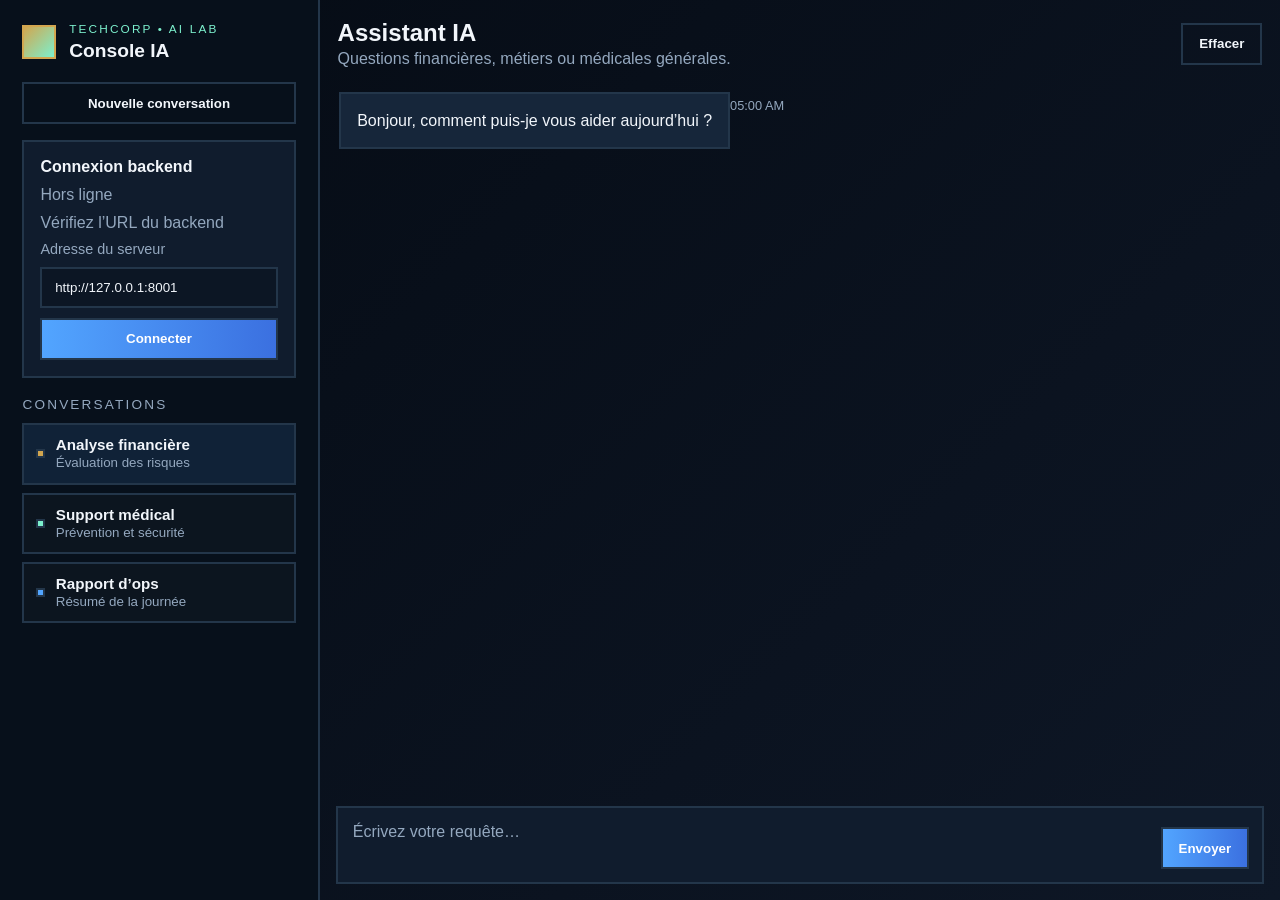
==== webapp/index.html @ def28def "first commit" ====
<!doctype html>
<html lang="fr">
  <head>
    <meta charset="UTF-8" />
    <meta name="viewport" content="width=device-width, initial-scale=1.0" />
    <title>TechCorp AI Console</title>
    <link rel="stylesheet" href="styles.css" />
  </head>
  <body>
    <div class="app-shell">
      <aside class="sidebar">
        <div class="brand-block">
          <div class="brand-mark"></div>
          <div>
            <p class="eyebrow">TechCorp • AI Lab</p>
            <h1>Console IA</h1>
          </div>
        </div>

        <button id="new-chat" class="ghost-btn" type="button">Nouvelle conversation</button>

        <div class="status-card">
          <h2>Connexion backend</h2>
          <p id="server-status">Vérification…</p>
          <p id="server-model">Mode: fallback</p>
          <label class="config-label" for="backend-url">Adresse du serveur</label>
          <input id="backend-url" type="text" value="http://127.0.0.1:8001" />
          <button id="connect-backend" type="button">Connecter</button>
        </div>

        <div class="history-block">
          <div class="section-title">Conversations</div>
          <ul class="history-list">
            <li class="history-item active">
              <span class="history-dot gold"></span>
              <div>
                <strong>Analyse financière</strong>
                <small>Évaluation des risques</small>
              </div>
            </li>
            <li class="history-item">
              <span class="history-dot teal"></span>
              <div>
                <strong>Support médical</strong>
                <small>Prévention et sécurité</small>
              </div>
            </li>
            <li class="history-item">
              <span class="history-dot blue"></span>
              <div>
                <strong>Rapport d’ops</strong>
                <small>Résumé de la journée</small>
              </div>
            </li>
          </ul>
        </div>
      </aside>

      <main class="chat-panel">
        <div class="chat-header">
          <div>
            <h2>Assistant IA</h2>
            <p>Questions financières, métiers ou médicales générales.</p>
          </div>
          <button id="clear-chat" class="ghost-btn" type="button">Effacer</button>
        </div>

        <div id="messages" class="messages">
          <div id="thread" class="thread"></div>
        </div>

        <form id="chat-form" class="composer">
          <textarea id="message-input" placeholder="Écrivez votre requête…" rows="1"></textarea>
          <button type="submit">Envoyer</button>
        </form>
      </main>
    </div>

    <script type="module" src="app.js"></script>
  </body>
</html>
---- webapp/styles.css ----
:root {
  color-scheme: dark;
  --bg: #050b14;
  --panel: #101c2d;
  --panel-2: #16263a;
  --text: #f2f6fb;
  --muted: #94a8bf;
  --accent: #52a5ff;
  --accent-2: #7cf0cd;
  --border: #23364a;
  --gold: #d2a64f;
}
* { box-sizing: border-box; }
body { margin: 0; font-family: 'Segoe UI', Arial, sans-serif; background: linear-gradient(135deg, var(--bg), #0e1726); color: var(--text); }
.app-shell { display: grid; grid-template-columns: 320px 1fr; min-height: 100vh; }
.sidebar { padding: 1.4rem; background: #07101b; border-right: 2px solid var(--border); display: flex; flex-direction: column; gap: 1rem; }
.brand-block { display: flex; align-items: center; gap: 0.8rem; padding-bottom: 0.3rem; }
.brand-mark { width: 34px; height: 34px; border: 2px solid var(--gold); background: linear-gradient(135deg, var(--gold), var(--accent-2)); }
.brand-block h1 { margin: 0; font-size: 1.2rem; }
.eyebrow { text-transform: uppercase; letter-spacing: 0.18em; font-size: 0.74rem; color: var(--accent-2); margin: 0 0 0.2rem; }
.ghost-btn, button { border: 2px solid var(--border); padding: 0.72rem 1rem; font-weight: 600; cursor: pointer; background: linear-gradient(90deg, var(--accent), #3b70e0); color: white; box-shadow: none; }
.ghost-btn { background: transparent; color: var(--text); }
button:hover, .ghost-btn:hover { transform: translateY(-1px); }
.status-card { background: var(--panel); border: 2px solid var(--border); padding: 1rem; display: flex; flex-direction: column; gap: 0.6rem; }
.status-card h2 { margin: 0; font-size: 1rem; }
.status-card p { margin: 0; color: var(--muted); }
.config-label { font-size: 0.9rem; color: var(--muted); }
#backend-url { border: 2px solid var(--border); background: #0c1624; color: var(--text); padding: 0.7rem 0.8rem; }
#connect-backend { width: 100%; }
.history-block { margin-top: 0.2rem; }
.section-title { font-size: 0.85rem; text-transform: uppercase; letter-spacing: 0.16em; color: var(--muted); margin-bottom: 0.7rem; }
.history-list { list-style: none; padding: 0; margin: 0; display: flex; flex-direction: column; gap: 0.5rem; }
.history-item { display: flex; align-items: center; gap: 0.7rem; padding: 0.7rem; border: 2px solid var(--border); background: rgba(255,255,255,0.02); }
.history-item.active { background: rgba(82,165,255,0.12); }
.history-item strong { display: block; font-size: 0.95rem; }
.history-item small { color: var(--muted); }
.history-dot { width: 9px; height: 9px; border: 2px solid var(--border); display: inline-block; }
.history-dot.gold { background: var(--gold); }
.history-dot.teal { background: var(--accent-2); }
.history-dot.blue { background: var(--accent); }
.chat-panel { padding: 1rem; display: flex; flex-direction: column; gap: 0.9rem; }
.chat-header { display: flex; justify-content: space-between; align-items: center; padding: 0.2rem 0.1rem; }
.chat-header h2 { margin: 0; }
.chat-header p { color: var(--muted); margin: 0.2rem 0 0; }
.messages { flex: 1; overflow-y: auto; padding: 0.4rem 0.2rem; }
.thread { display: flex; flex-direction: column; gap: 0.8rem; }
.msg { display: flex; max-width: 82%; }
.msg.user { margin-left: auto; justify-content: flex-end; }
.msg.ai { margin-right: auto; }
.bubble { padding: 0.9rem 1rem; border: 2px solid var(--border); line-height: 1.5; background: var(--panel-2); }
.msg.user .bubble { background: linear-gradient(90deg, var(--accent), #3b70e0); border-color: var(--accent); }
.msg-meta { margin-top: 0.35rem; font-size: 0.8rem; color: var(--muted); }
.thinking { display: inline-flex; align-items: center; gap: 0.6rem; padding: 0.6rem 0.8rem; border: 2px solid var(--border); background: var(--panel-2); }
.thinking .dot { width: 8px; height: 8px; background: var(--gold); display: inline-block; animation: pulse 1s infinite; }
@keyframes pulse { 0%,100%{opacity:.45;} 50%{opacity:1;} }
.composer { display: flex; gap: 0.7rem; align-items: flex-end; border: 2px solid var(--border); padding: 0.8rem; background: var(--panel); }
textarea { flex: 1; border: 0; background: transparent; color: var(--text); resize: none; min-height: 48px; outline: none; font: inherit; }
textarea::placeholder { color: var(--muted); }
@media (max-width: 900px) { .app-shell { grid-template-columns: 1fr; } .sidebar { border-right: 0; border-bottom: 2px solid var(--border); } .msg { max-width: 100%; } }
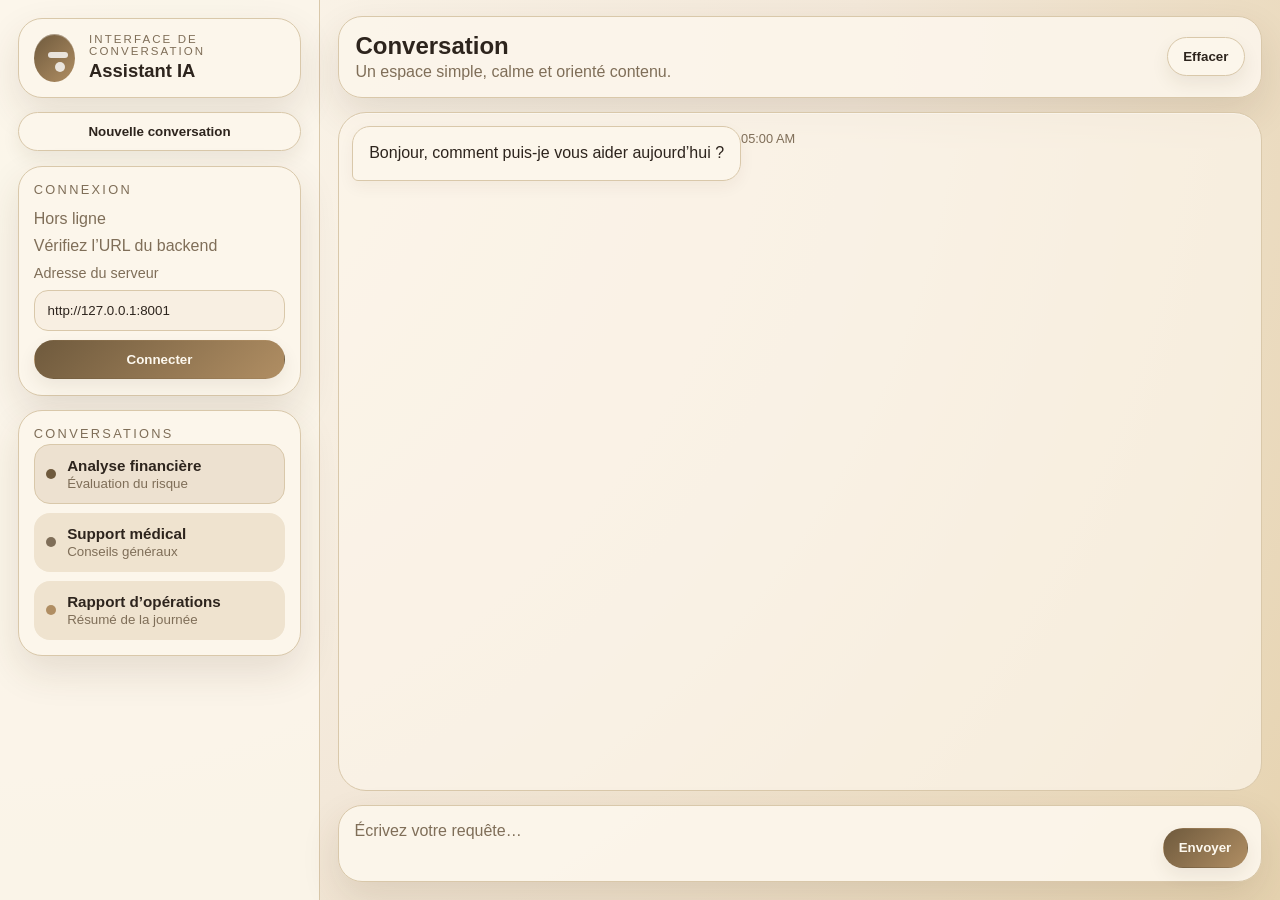
==== commit 12ee587e: "interface" ====
--- a/webapp/index.html
+++ b/webapp/index.html
@@ -3,71 +3,71 @@
   <head>
     <meta charset="UTF-8" />
     <meta name="viewport" content="width=device-width, initial-scale=1.0" />
-    <title>TechCorp AI Console</title>
+    <title>Assistant IA • Interface</title>
     <link rel="stylesheet" href="styles.css" />
   </head>
   <body>
     <div class="app-shell">
       <aside class="sidebar">
         <div class="brand-block">
-          <div class="brand-mark"></div>
+          <div class="brand-mark" aria-hidden="true"></div>
           <div>
-            <p class="eyebrow">TechCorp • AI Lab</p>
-            <h1>Console IA</h1>
+            <p class="eyebrow">Interface de conversation</p>
+            <h1>Assistant IA</h1>
           </div>
         </div>
 
         <button id="new-chat" class="ghost-btn" type="button">Nouvelle conversation</button>
 
-        <div class="status-card">
-          <h2>Connexion backend</h2>
+        <section class="panel status-card">
+          <div class="panel-title">Connexion</div>
           <p id="server-status">Vérification…</p>
-          <p id="server-model">Mode: fallback</p>
+          <p id="server-model">Mode de secours</p>
           <label class="config-label" for="backend-url">Adresse du serveur</label>
           <input id="backend-url" type="text" value="http://127.0.0.1:8001" />
           <button id="connect-backend" type="button">Connecter</button>
-        </div>
+        </section>
 
-        <div class="history-block">
+        <section class="panel history-block">
           <div class="section-title">Conversations</div>
           <ul class="history-list">
             <li class="history-item active">
-              <span class="history-dot gold"></span>
+              <span class="history-dot accent"></span>
               <div>
                 <strong>Analyse financière</strong>
-                <small>Évaluation des risques</small>
+                <small>Évaluation du risque</small>
               </div>
             </li>
             <li class="history-item">
-              <span class="history-dot teal"></span>
+              <span class="history-dot muted"></span>
               <div>
                 <strong>Support médical</strong>
-                <small>Prévention et sécurité</small>
+                <small>Conseils généraux</small>
               </div>
             </li>
             <li class="history-item">
-              <span class="history-dot blue"></span>
+              <span class="history-dot soft"></span>
               <div>
-                <strong>Rapport d’ops</strong>
+                <strong>Rapport d’opérations</strong>
                 <small>Résumé de la journée</small>
               </div>
             </li>
           </ul>
-        </div>
+        </section>
       </aside>
 
       <main class="chat-panel">
-        <div class="chat-header">
+        <header class="chat-header">
           <div>
-            <h2>Assistant IA</h2>
-            <p>Questions financières, métiers ou médicales générales.</p>
+            <h2>Conversation</h2>
+            <p>Un espace simple, calme et orienté contenu.</p>
           </div>
           <button id="clear-chat" class="ghost-btn" type="button">Effacer</button>
-        </div>
+        </header>
 
-        <div id="messages" class="messages">
+        <section id="messages" class="messages">
           <div id="thread" class="thread"></div>
-        </div>
+        </section>
 
         <form id="chat-form" class="composer">
           <textarea id="message-input" placeholder="Écrivez votre requête…" rows="1"></textarea>
--- a/webapp/styles.css
+++ b/webapp/styles.css
@@ -1,59 +1,350 @@
 :root {
-  color-scheme: dark;
-  --bg: #050b14;
-  --panel: #101c2d;
-  --panel-2: #16263a;
-  --text: #f2f6fb;
-  --muted: #94a8bf;
-  --accent: #52a5ff;
-  --accent-2: #7cf0cd;
-  --border: #23364a;
-  --gold: #d2a64f;
-}
+  color-scheme: light;
+  --bg: #f3e8d9;
+  --surface: #fcf6eb;
+  --surface-2: #efe3cf;
+  --surface-3: #e2d0b2;
+  --text: #2d241d;
+  --muted: #7f6e58;
+  --accent: #6f5a3d;
+  --accent-2: #b08e63;
+  --border: #d9c8aa;
+  --shadow: 0 16px 38px rgba(72, 48, 24, 0.12);
+}
+
 * { box-sizing: border-box; }
-body { margin: 0; font-family: 'Segoe UI', Arial, sans-serif; background: linear-gradient(135deg, var(--bg), #0e1726); color: var(--text); }
-.app-shell { display: grid; grid-template-columns: 320px 1fr; min-height: 100vh; }
-.sidebar { padding: 1.4rem; background: #07101b; border-right: 2px solid var(--border); display: flex; flex-direction: column; gap: 1rem; }
-.brand-block { display: flex; align-items: center; gap: 0.8rem; padding-bottom: 0.3rem; }
-.brand-mark { width: 34px; height: 34px; border: 2px solid var(--gold); background: linear-gradient(135deg, var(--gold), var(--accent-2)); }
-.brand-block h1 { margin: 0; font-size: 1.2rem; }
-.eyebrow { text-transform: uppercase; letter-spacing: 0.18em; font-size: 0.74rem; color: var(--accent-2); margin: 0 0 0.2rem; }
-.ghost-btn, button { border: 2px solid var(--border); padding: 0.72rem 1rem; font-weight: 600; cursor: pointer; background: linear-gradient(90deg, var(--accent), #3b70e0); color: white; box-shadow: none; }
-.ghost-btn { background: transparent; color: var(--text); }
-button:hover, .ghost-btn:hover { transform: translateY(-1px); }
-.status-card { background: var(--panel); border: 2px solid var(--border); padding: 1rem; display: flex; flex-direction: column; gap: 0.6rem; }
-.status-card h2 { margin: 0; font-size: 1rem; }
-.status-card p { margin: 0; color: var(--muted); }
-.config-label { font-size: 0.9rem; color: var(--muted); }
-#backend-url { border: 2px solid var(--border); background: #0c1624; color: var(--text); padding: 0.7rem 0.8rem; }
-#connect-backend { width: 100%; }
-.history-block { margin-top: 0.2rem; }
-.section-title { font-size: 0.85rem; text-transform: uppercase; letter-spacing: 0.16em; color: var(--muted); margin-bottom: 0.7rem; }
-.history-list { list-style: none; padding: 0; margin: 0; display: flex; flex-direction: column; gap: 0.5rem; }
-.history-item { display: flex; align-items: center; gap: 0.7rem; padding: 0.7rem; border: 2px solid var(--border); background: rgba(255,255,255,0.02); }
-.history-item.active { background: rgba(82,165,255,0.12); }
-.history-item strong { display: block; font-size: 0.95rem; }
-.history-item small { color: var(--muted); }
-.history-dot { width: 9px; height: 9px; border: 2px solid var(--border); display: inline-block; }
-.history-dot.gold { background: var(--gold); }
-.history-dot.teal { background: var(--accent-2); }
-.history-dot.blue { background: var(--accent); }
-.chat-panel { padding: 1rem; display: flex; flex-direction: column; gap: 0.9rem; }
-.chat-header { display: flex; justify-content: space-between; align-items: center; padding: 0.2rem 0.1rem; }
-.chat-header h2 { margin: 0; }
-.chat-header p { color: var(--muted); margin: 0.2rem 0 0; }
-.messages { flex: 1; overflow-y: auto; padding: 0.4rem 0.2rem; }
-.thread { display: flex; flex-direction: column; gap: 0.8rem; }
-.msg { display: flex; max-width: 82%; }
-.msg.user { margin-left: auto; justify-content: flex-end; }
-.msg.ai { margin-right: auto; }
-.bubble { padding: 0.9rem 1rem; border: 2px solid var(--border); line-height: 1.5; background: var(--panel-2); }
-.msg.user .bubble { background: linear-gradient(90deg, var(--accent), #3b70e0); border-color: var(--accent); }
-.msg-meta { margin-top: 0.35rem; font-size: 0.8rem; color: var(--muted); }
-.thinking { display: inline-flex; align-items: center; gap: 0.6rem; padding: 0.6rem 0.8rem; border: 2px solid var(--border); background: var(--panel-2); }
-.thinking .dot { width: 8px; height: 8px; background: var(--gold); display: inline-block; animation: pulse 1s infinite; }
-@keyframes pulse { 0%,100%{opacity:.45;} 50%{opacity:1;} }
-.composer { display: flex; gap: 0.7rem; align-items: flex-end; border: 2px solid var(--border); padding: 0.8rem; background: var(--panel); }
-textarea { flex: 1; border: 0; background: transparent; color: var(--text); resize: none; min-height: 48px; outline: none; font: inherit; }
-textarea::placeholder { color: var(--muted); }
-@media (max-width: 900px) { .app-shell { grid-template-columns: 1fr; } .sidebar { border-right: 0; border-bottom: 2px solid var(--border); } .msg { max-width: 100%; } }
+
+body {
+  margin: 0;
+  font-family: 'Segoe UI', Arial, sans-serif;
+  color: var(--text);
+  background: radial-gradient(circle at top left, #fdf8ee 0%, var(--bg) 55%, #e6d3b0 100%);
+  min-height: 100vh;
+}
+
+.app-shell {
+  display: grid;
+  grid-template-columns: 320px 1fr;
+  min-height: 100vh;
+}
+
+.sidebar {
+  padding: 1.1rem;
+  background: rgba(252, 246, 235, 0.88);
+  border-right: 1px solid var(--border);
+  display: flex;
+  flex-direction: column;
+  gap: 0.9rem;
+}
+
+.brand-block {
+  display: flex;
+  align-items: center;
+  gap: 0.9rem;
+  padding: 0.9rem 0.95rem;
+  border-radius: 24px;
+  background: var(--surface);
+  border: 1px solid var(--border);
+  box-shadow: var(--shadow);
+}
+
+.brand-mark {
+  width: 48px;
+  height: 48px;
+  border-radius: 50%;
+  background: linear-gradient(135deg, var(--accent), var(--accent-2));
+  position: relative;
+  box-shadow: inset 0 1px 0 rgba(255,255,255,0.35);
+}
+
+.brand-mark::before,
+.brand-mark::after {
+  content: '';
+  position: absolute;
+  background: rgba(255,255,255,0.8);
+  border-radius: 999px;
+}
+
+.brand-mark::before {
+  width: 20px;
+  height: 6px;
+  top: 18px;
+  left: 14px;
+}
+
+.brand-mark::after {
+  width: 10px;
+  height: 10px;
+  right: 10px;
+  bottom: 10px;
+}
+
+.brand-block h1 {
+  margin: 0;
+  font-size: 1.15rem;
+}
+
+.eyebrow {
+  text-transform: uppercase;
+  letter-spacing: 0.18em;
+  font-size: 0.72rem;
+  color: var(--muted);
+  margin: 0 0 0.2rem;
+}
+
+button,
+.ghost-btn {
+  border: 1px solid var(--border);
+  border-radius: 999px;
+  padding: 0.7rem 0.95rem;
+  font-weight: 600;
+  cursor: pointer;
+  background: var(--surface);
+  color: var(--text);
+  transition: transform 160ms ease, box-shadow 160ms ease;
+  box-shadow: 0 8px 18px rgba(70, 47, 24, 0.08);
+}
+
+button:hover,
+.ghost-btn:hover {
+  transform: translateY(-1px);
+  box-shadow: 0 10px 22px rgba(70, 47, 24, 0.12);
+}
+
+button[type="submit"],
+#connect-backend {
+  background: linear-gradient(135deg, var(--accent), var(--accent-2));
+  color: #fdf8ee;
+  border-color: transparent;
+}
+
+.panel {
+  padding: 0.95rem;
+  border-radius: 24px;
+  background: var(--surface);
+  border: 1px solid var(--border);
+  box-shadow: var(--shadow);
+}
+
+.status-card {
+  display: flex;
+  flex-direction: column;
+  gap: 0.6rem;
+}
+
+.panel-title,
+.section-title {
+  font-size: 0.8rem;
+  text-transform: uppercase;
+  letter-spacing: 0.18em;
+  color: var(--muted);
+  margin-bottom: 0.2rem;
+}
+
+.status-card p {
+  margin: 0;
+  color: var(--muted);
+}
+
+.config-label {
+  font-size: 0.9rem;
+  color: var(--muted);
+}
+
+#backend-url {
+  border: 1px solid var(--border);
+  border-radius: 14px;
+  background: #f8efe2;
+  color: var(--text);
+  padding: 0.72rem 0.8rem;
+  outline: none;
+}
+
+.history-list {
+  list-style: none;
+  padding: 0;
+  margin: 0;
+  display: flex;
+  flex-direction: column;
+  gap: 0.55rem;
+}
+
+.history-item {
+  display: flex;
+  align-items: center;
+  gap: 0.7rem;
+  padding: 0.7rem;
+  border-radius: 16px;
+  background: var(--surface-2);
+  border: 1px solid transparent;
+}
+
+.history-item.active {
+  background: rgba(176, 142, 99, 0.2);
+  border-color: var(--border);
+}
+
+.history-item strong {
+  display: block;
+  font-size: 0.95rem;
+}
+
+.history-item small {
+  color: var(--muted);
+}
+
+.history-dot {
+  width: 10px;
+  height: 10px;
+  border-radius: 50%;
+  display: inline-block;
+  flex-shrink: 0;
+}
+
+.history-dot.accent { background: var(--accent); }
+.history-dot.muted { background: var(--muted); }
+.history-dot.soft { background: var(--accent-2); }
+
+.chat-panel {
+  padding: 1rem 1.15rem 1.15rem;
+  display: flex;
+  flex-direction: column;
+  gap: 0.9rem;
+}
+
+.chat-header {
+  display: flex;
+  justify-content: space-between;
+  align-items: center;
+  padding: 0.95rem 1rem;
+  border-radius: 24px;
+  background: rgba(252, 246, 235, 0.9);
+  border: 1px solid var(--border);
+  box-shadow: var(--shadow);
+}
+
+.chat-header h2 {
+  margin: 0;
+}
+
+.chat-header p {
+  color: var(--muted);
+  margin: 0.2rem 0 0;
+}
+
+.messages {
+  flex: 1;
+  overflow-y: auto;
+  padding: 0.8rem;
+  border-radius: 28px;
+  background: rgba(252, 246, 235, 0.72);
+  border: 1px solid var(--border);
+  box-shadow: inset 0 1px 0 rgba(255,255,255,0.35);
+}
+
+.thread {
+  display: flex;
+  flex-direction: column;
+  gap: 0.8rem;
+}
+
+.msg {
+  display: flex;
+  max-width: 82%;
+}
+
+.msg.user {
+  margin-left: auto;
+  justify-content: flex-end;
+}
+
+.msg.ai {
+  margin-right: auto;
+}
+
+.bubble {
+  padding: 0.9rem 1rem;
+  border-radius: 18px 18px 18px 6px;
+  line-height: 1.55;
+  background: var(--surface);
+  border: 1px solid var(--border);
+  box-shadow: 0 6px 16px rgba(70, 47, 24, 0.05);
+}
+
+.msg.user .bubble {
+  background: linear-gradient(135deg, var(--accent), var(--accent-2));
+  color: #fffaf3;
+  border-color: transparent;
+  border-radius: 18px 18px 6px 18px;
+}
+
+.msg-meta {
+  margin-top: 0.35rem;
+  font-size: 0.8rem;
+  color: var(--muted);
+}
+
+.thinking {
+  display: inline-flex;
+  align-items: center;
+  gap: 0.6rem;
+  padding: 0.7rem 0.85rem;
+  border-radius: 16px;
+  background: var(--surface);
+  border: 1px solid var(--border);
+}
+
+.thinking .dot {
+  width: 8px;
+  height: 8px;
+  border-radius: 50%;
+  background: var(--accent-2);
+  display: inline-block;
+  animation: pulse 1s infinite;
+}
+
+@keyframes pulse {
+  0%, 100% { opacity: 0.45; }
+  50% { opacity: 1; }
+}
+
+.composer {
+  display: flex;
+  gap: 0.75rem;
+  align-items: flex-end;
+  padding: 0.82rem;
+  border-radius: 24px;
+  background: rgba(252, 246, 235, 0.95);
+  border: 1px solid var(--border);
+  box-shadow: var(--shadow);
+}
+
+textarea {
+  flex: 1;
+  border: 0;
+  background: transparent;
+  color: var(--text);
+  resize: none;
+  min-height: 48px;
+  outline: none;
+  font: inherit;
+}
+
+textarea::placeholder {
+  color: var(--muted);
+}
+
+@media (max-width: 900px) {
+  .app-shell {
+    grid-template-columns: 1fr;
+  }
+
+  .sidebar {
+    border-right: 0;
+    border-bottom: 1px solid var(--border);
+  }
+
+  .msg {
+    max-width: 100%;
+  }
+}
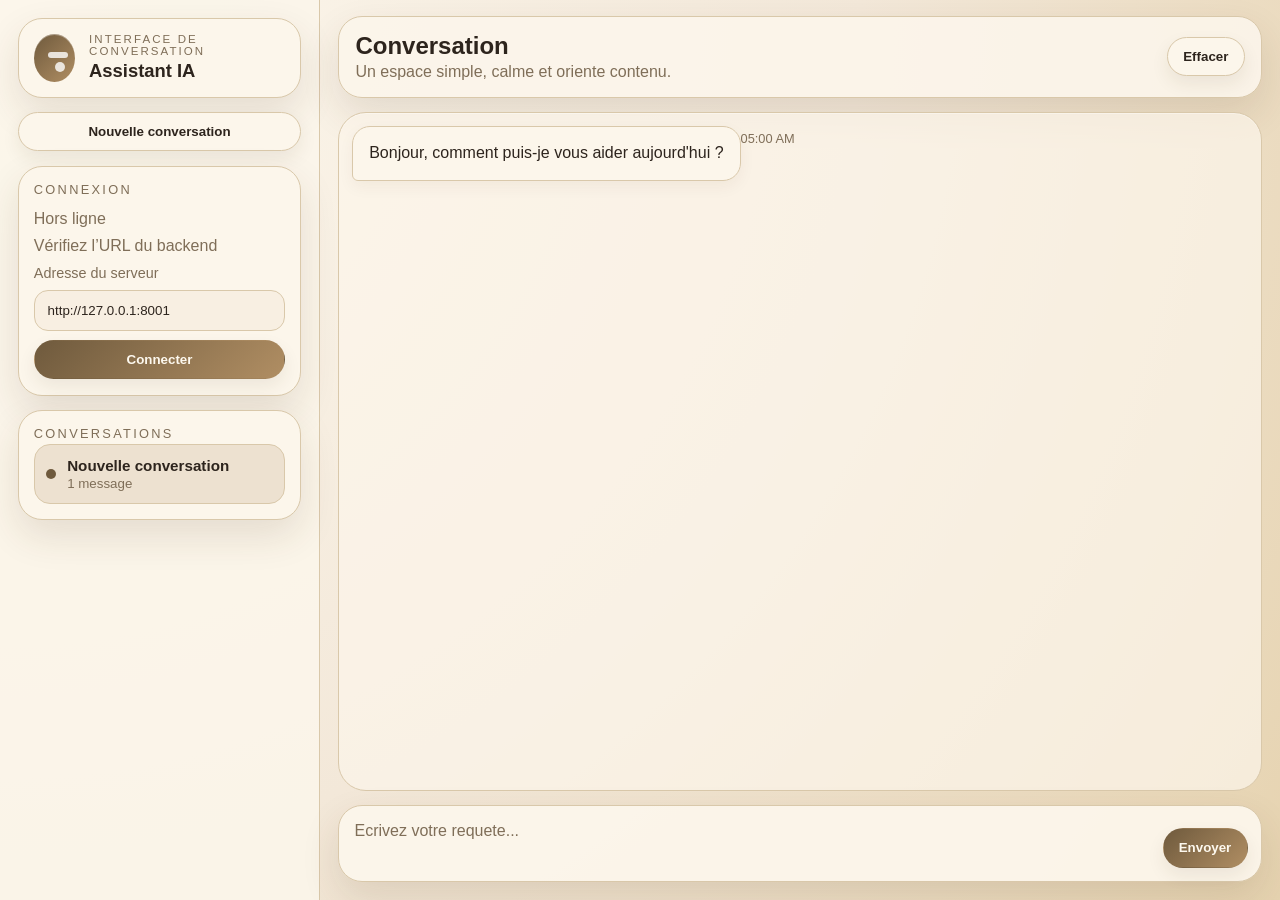
==== commit be02ab4c: "feat: add functional conversation history" ====
--- a/webapp/index.html
+++ b/webapp/index.html
@@ -3,7 +3,7 @@
   <head>
     <meta charset="UTF-8" />
     <meta name="viewport" content="width=device-width, initial-scale=1.0" />
-    <title>Assistant IA • Interface</title>
+    <title>Assistant IA - Interface</title>
     <link rel="stylesheet" href="styles.css" />
   </head>
   <body>
@@ -21,7 +21,7 @@
 
         <section class="panel status-card">
           <div class="panel-title">Connexion</div>
-          <p id="server-status">Vérification…</p>
+          <p id="server-status">Verification...</p>
           <p id="server-model">Mode de secours</p>
           <label class="config-label" for="backend-url">Adresse du serveur</label>
           <input id="backend-url" type="text" value="http://127.0.0.1:8001" />
@@ -30,29 +30,7 @@
 
         <section class="panel history-block">
           <div class="section-title">Conversations</div>
-          <ul class="history-list">
-            <li class="history-item active">
-              <span class="history-dot accent"></span>
-              <div>
-                <strong>Analyse financière</strong>
-                <small>Évaluation du risque</small>
-              </div>
-            </li>
-            <li class="history-item">
-              <span class="history-dot muted"></span>
-              <div>
-                <strong>Support médical</strong>
-                <small>Conseils généraux</small>
-              </div>
-            </li>
-            <li class="history-item">
-              <span class="history-dot soft"></span>
-              <div>
-                <strong>Rapport d’opérations</strong>
-                <small>Résumé de la journée</small>
-              </div>
-            </li>
-          </ul>
+          <ul id="history-list" class="history-list"></ul>
         </section>
       </aside>
 
@@ -60,7 +38,7 @@
         <header class="chat-header">
           <div>
             <h2>Conversation</h2>
-            <p>Un espace simple, calme et orienté contenu.</p>
+            <p>Un espace simple, calme et oriente contenu.</p>
           </div>
           <button id="clear-chat" class="ghost-btn" type="button">Effacer</button>
         </header>
@@ -70,7 +48,7 @@
         </section>
 
         <form id="chat-form" class="composer">
-          <textarea id="message-input" placeholder="Écrivez votre requête…" rows="1"></textarea>
+          <textarea id="message-input" placeholder="Ecrivez votre requete..." rows="1"></textarea>
           <button type="submit">Envoyer</button>
         </form>
       </main>
--- a/webapp/styles.css
+++ b/webapp/styles.css
@@ -111,6 +111,12 @@
   box-shadow: 0 10px 22px rgba(70, 47, 24, 0.12);
 }
 
+button:disabled,
+textarea:disabled {
+  cursor: not-allowed;
+  opacity: 0.65;
+}
+
 button[type="submit"],
 #connect-backend {
   background: linear-gradient(135deg, var(--accent), var(--accent-2));
@@ -177,6 +183,7 @@
   border-radius: 16px;
   background: var(--surface-2);
   border: 1px solid transparent;
+  cursor: pointer;
 }
 
 .history-item.active {
